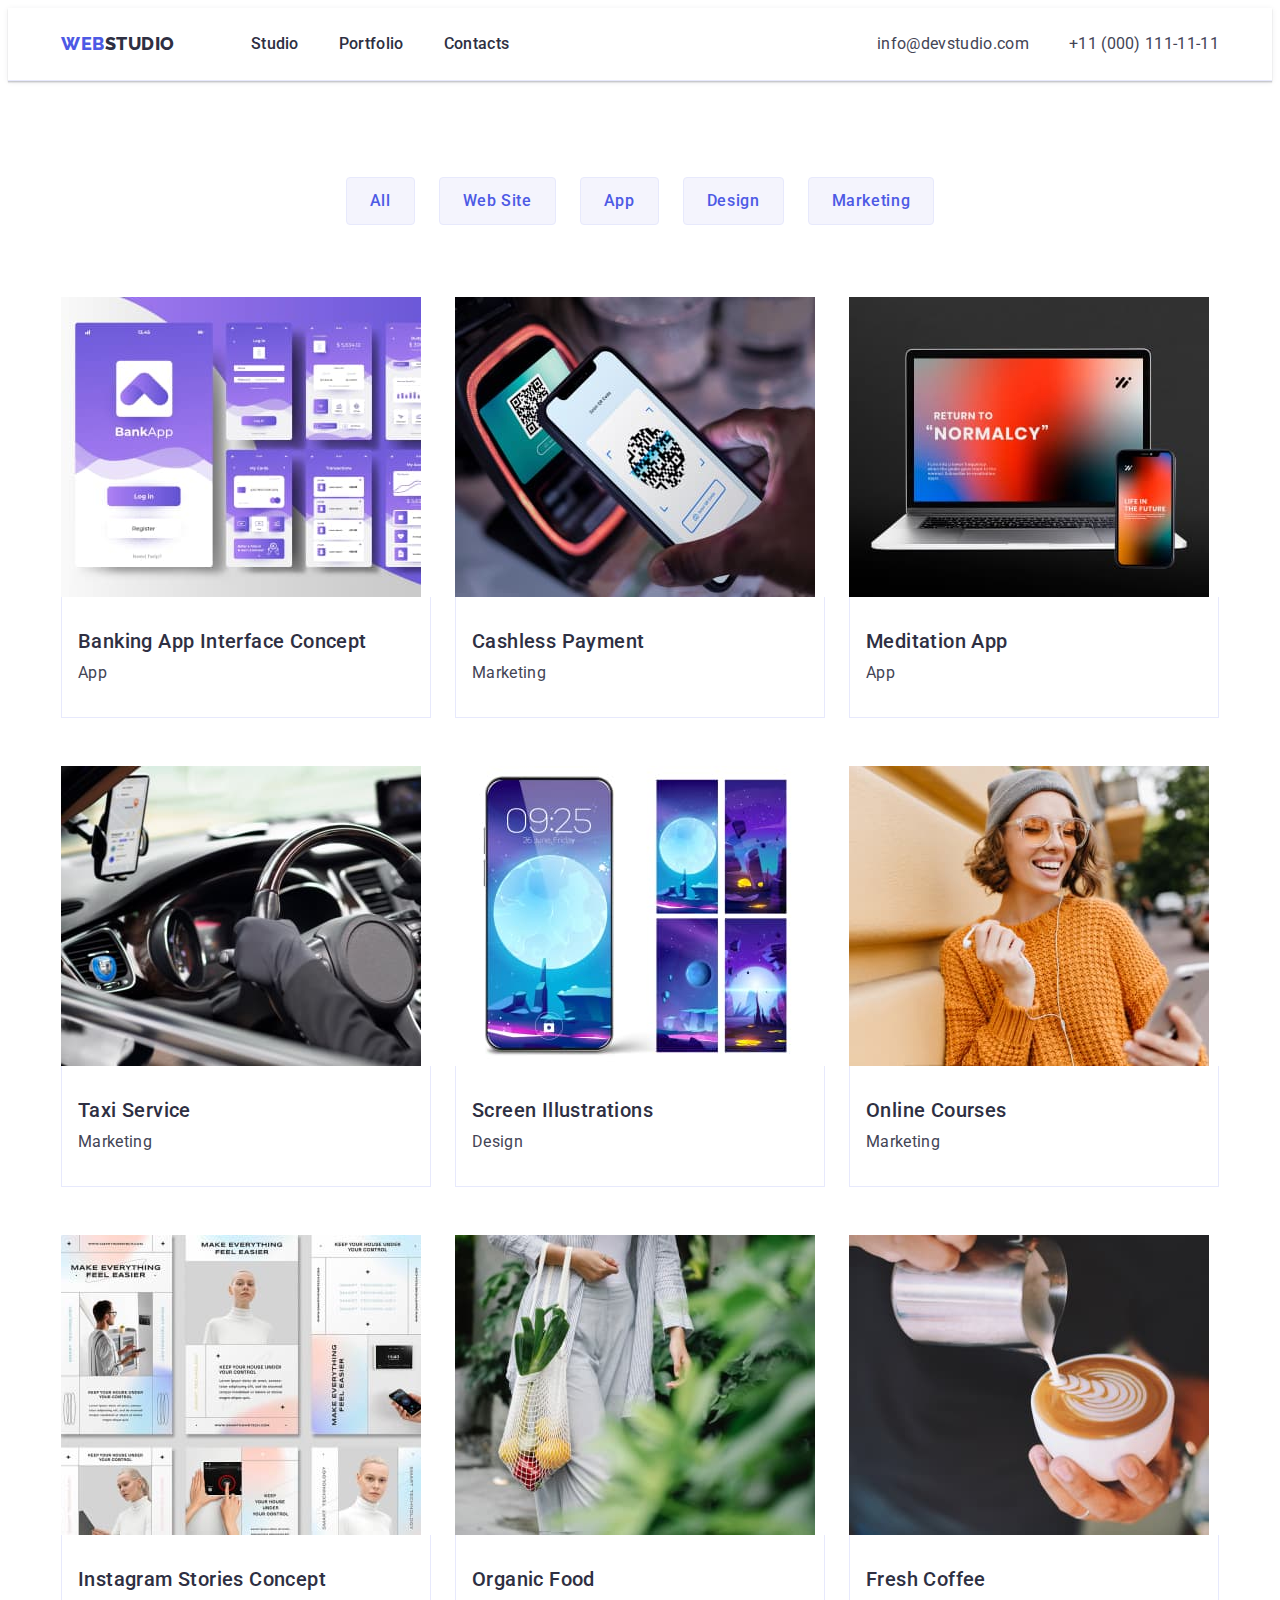
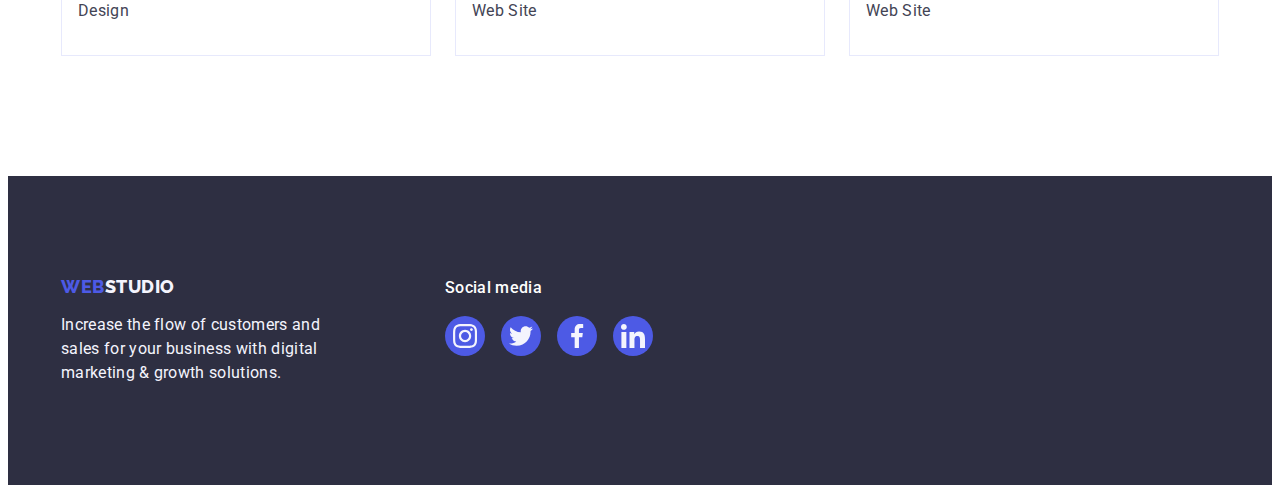
==== portfolio.html @ fb51239f "Initial commit" ====
<!DOCTYPE html>
<html lang="en">
  <head>
    <meta charset="UTF-8" />
    <meta http-equiv="X-UA-Compatible" content="IE=edge" />
    <meta name="viewport" content="width=device-width, initial-scale=1.0" />
    <title>Document</title>
    <link rel="preconnect" href="https://fonts.googleapis.com" />
    <link rel="preconnect" href="https://fonts.gstatic.com" crossorigin />
    <link
      href="https://fonts.googleapis.com/css2?family=Raleway:wght@800&family=Roboto:wght@400;500;700&display=swap"
      rel="stylesheet"
    />
    <link
      rel="stylesheet"
      href="https://cdnjs.cloudflare.com/ajax/libs/modern-normalize/1.1.0/modern-normalize.min.css"
      integrity="sha512-wpPYUAdjBVSE4KJnH1VR1HeZfpl1ub8YT/NKx4PuQ5NmX2tKuGu6U/JRp5y+Y8XG2tV+wKQpNHVUX03MfMFn9Q=="
      crossorigin="anonymous"
      referrerpolicy="no-referrer"
    />
    <link rel="stylesheet" href="./css/style.css" />
  </head>
  <body>
    <!-- Header -->

    <header class="header">
      <div class="header-container container">
        <nav class="header-nav">
          <a class="logo link" href="./index.html">
            Web<span class="span-logo">Studio</span>
          </a>

          <ul class="header-list list">
            <li class="header-item">
              <a class="header-link link" href="./index.html">Studio</a>
            </li>
            <li class="header-item">
              <a class="header-link link" href="./portfolio.html">Portfolio</a>
            </li>
            <li class="header-item">
              <a class="header-link link" href="">Contacts</a>
            </li>
          </ul>
        </nav>

        <address class="contacts" style="font-style: normal">
          <ul class="contacts-list list">
            <li class="contacts-item">
              <a class="contacts-link link" href="mailto:info@devstudio.com"
                >info@devstudio.com</a
              >
            </li>
            <li class="contacts-item">
              <a class="contacts-link link" href="tel:+110001111111"
                >+11 (000) 111-11-11</a
              >
            </li>
          </ul>
        </address>
      </div>
    </header>

    <!-- Site nav -->

    <main>
      <section class="site-nav">
        <div class="container">
          <h1 hidden>Our projects</h1>
          <ul class="btn-nav list">
            <li>
              <button class="list-btn" type="button">All</button>
            </li>
            <li>
              <button class="list-btn" type="button">Web Site</button>
            </li>
            <li>
              <button class="list-btn" type="button">App</button>
            </li>
            <li>
              <button class="list-btn" type="button">Design</button>
            </li>
            <li>
              <button class="list-btn" type="button">Marketing</button>
            </li>
          </ul>

          <!-- Portfolio -->

          <ul class="portfolio-list list">
            <li class="portfolio-item">
              <a class="portfolio-link link" href="">
                <img
                  src="./images/portfolio/banking_app.jpg"
                  alt="Banking interface"
                  width="360"
                />
                <div class="name-app-portfolio">
                  <h2 class="title-portfolio">Banking App Interface Concept</h2>
                  <p class="description">App</p>
                </div>
              </a>
            </li>
            <li class="portfolio-item">
              <a class="portfolio-link link" href="">
                <img
                  src="./images/portfolio/cashless_payment.jpg"
                  alt="Payment by phone"
                  width="360"
                />
                <div class="name-app-portfolio">
                  <h2 class="title-portfolio">Cashless Payment</h2>
                  <p class="description">Marketing</p>
                </div>
              </a>
            </li>
            <li class="portfolio-item">
              <a class="portfolio-link link" href="">
                <img
                  src="./images/portfolio/meditation_app.jpg"
                  alt="Phone and laptop"
                  width="360"
                />
                <div class="name-app-portfolio">
                  <h2 class="title-portfolio">Meditation App</h2>
                  <p class="description">App</p>
                </div>
              </a>
            </li>
            <li class="portfolio-item">
              <a class="portfolio-link link" href="">
                <img
                  src="./images/portfolio/taxi_service.jpg"
                  alt="Car interior"
                  width="360"
                />
                <div class="name-app-portfolio">
                  <h2 class="title-portfolio">Taxi Service</h2>
                  <p class="description">Marketing</p>
                </div>
              </a>
            </li>
            <li class="portfolio-item">
              <a class="portfolio-link link" href="">
                <img
                  src="./images/portfolio/screen_illstrations.jpg"
                  alt="Phone wallpaper"
                  width="360"
                />
                <div class="name-app-portfolio">
                  <h2 class="title-portfolio">Screen Illustrations</h2>
                  <p class="description">Design</p>
                </div>
              </a>
            </li>
            <li class="portfolio-item">
              <a class="portfolio-link link" href="">
                <img
                  src="./images/portfolio/online_courses.jpg"
                  alt="A girl with a phone"
                  width="360"
                />
                <div class="name-app-portfolio">
                  <h2 class="title-portfolio">Online Courses</h2>
                  <p class="description">Marketing</p>
                </div>
              </a>
            </li>
            <li class="portfolio-item">
              <a class="portfolio-link link" href="">
                <img
                  src="./images/portfolio/instagram_stories_concept.jpg"
                  alt="An example of Instagram stories"
                  width="360"
                />
                <div class="name-app-portfolio">
                  <h2 class="title-portfolio">Instagram Stories Concept</h2>
                  <p class="description">Design</p>
                </div>
              </a>
            </li>
            <li class="portfolio-item">
              <a class="portfolio-link link" href="">
                <img
                  src="./images/portfolio/organic_food.jpg"
                  alt="Food in a bag"
                  width="360"
                />
                <div class="name-app-portfolio">
                  <h2 class="title-portfolio">Organic Food</h2>
                  <p class="description">Web Site</p>
                </div>
              </a>
            </li>
            <li class="portfolio-item">
              <a class="portfolio-link link" href="">
                <img
                  src="./images/portfolio/fresh_coffee.jpg"
                  alt="Making coffee"
                  width="360"
                />
                <div class="name-app-portfolio">
                  <h2 class="title-portfolio">Fresh Coffee</h2>
                  <p class="description">Web Site</p>
                </div>
              </a>
            </li>
          </ul>
        </div>
      </section>
    </main>

    <!-- Footer -->

    <footer class="footer">
      <div class="joint-footer-container container">
        <div class="container1">
          <a class="footer-logo link" href="./index.html"
            >Web<span class="footer-logo-span">Studio</span></a
          >
          <p class="footer-subtitle">
            Increase the flow of customers and sales for your business with
            digital marketing & growth solutions.
          </p>
        </div>
        <div class="container2">
          <p class="media">Social media</p>
          <ul class="footer-socials">
            <li class="footer-socials-item">
              <a
                class="footer-socials-link"
                href=""
                target="_blank"
                rel="noopener noreferrer"
              >
                <svg class="footer-socials-icon" width="24" height="24">
                  <use href="./images/icons.svg#instagram"></use>
                </svg>
              </a>
            </li>
            <li class="footer-socials-item">
              <a
                class="footer-socials-link"
                href=""
                target="_blank"
                rel="noopener noreferrer"
              >
                <svg class="footer-socials-icon" width="24" height="24">
                  <use href="./images/icons.svg#twitter"></use>
                </svg>
              </a>
            </li>
            <li class="footer-socials-item">
              <a
                class="footer-socials-link"
                href=""
                target="_blank"
                rel="noopener noreferrer"
              >
                <svg class="footer-socials-icon" width="24" height="24">
                  <use href="./images/icons.svg#facebook"></use>
                </svg>
              </a>
            </li>
            <li class="footer-socials-item">
              <a
                class="footer-socials-link"
                href=""
                target="_blank"
                rel="noopener noreferrer"
              >
                <svg class="footer-socials-icon" width="24" height="24">
                  <use href="./images/icons.svg#linkedin"></use>
                </svg>
              </a>
            </li>
          </ul>
        </div>
      </div>
    </footer>
  </body>
</html>
---- css/style.css ----
/* Header */
/* Color logo "WEB" - #4D5AE5 */
/* Color logo "STUDIO" - #2E2F42 */
/* Color nav - #2E2F42 */
/* Color address info - #2E2F42 */

/* Hero image */
/* Color h1 - #FFFFFF */
/* Color butt - #F4F4FD */
/* Background color - #2E2F42 */

/* Section1 */
/* Color h2 section 1 - #2E2F42 */
/* Color p section 1 - #434455 */

/* Section2 */
/* Color h2 section 2 - #2E2F42 */

/* Section3 */
/* Color h2 section 3 - #2E2F42 */
/* Color name cection 3 - #2E2F42 */
/* Color p section 3 - #434455 */
/* Background color - #F4F4FD */

/* Footer */
/* Color text footer - #F4F4FD */
/* Background color - #2E2F42 */

:root {
    --accent-color: #2E2F42;
    --primary-font: 'Roboto', sans-serif;
    --secondary-font: 'Raleway', sans-serif;
}

.body {
    font-family: 'Roboto', sans-serif;
    color: #434455;
    background-color: #ffffff;
}

.list {
    list-style: none;
    padding: 0;
    margin: 0;
}

.link {
    text-decoration: none;
}

/* Reset */

h1,
h2,
h3,
h4,
h5,
h6,
p {
    margin: 0;
}

ul,
ol {
    padding: 0;
    list-style: none;
}

img {
    display: block;
}

/**
  |============================
  | Header
  |============================
*/
/* header */
.header {
    border-bottom: 1px solid #e7e9fc;
    box-shadow: 0px 2px 1px rgba(46, 47, 66, 0.08), 0px 1px 1px rgba(46, 47, 66, 0.16), 0px 1px 6px rgba(46, 47, 66, 0.08);
}

/* div */
.header-container {
    display: flex;
    align-items: center;
}

.container {
    margin-right: auto;
    margin-left: auto;
    max-width: 1158px;
    padding-left: 15px;
    padding-right: 15px;
}

/* nav */
.header-nav {
    display: flex;
    align-items: center;
}

/* a */
.logo {
    margin-right: 76px;
    font-family: var(--secondary-font);
    font-style: normal;
    font-weight: 800;
    font-size: 18px;
    line-height: 1.17;
    display: flex;
    align-items: center;
    letter-spacing: 0.03em;
    text-transform: uppercase;
    color: #4D5AE5;
    text-decoration: none;
}

.span-logo {
    display: inline-block;
    color: #2E2F42;
}

/* ul */
.header-list {
    display: flex;
}

/* li */
.header-item:not(:last-child) {
    margin-right: 40px;
}

/* a */
.header-link {
    padding-top: 24px;
    padding-bottom: 24px;
    display: inline-block;
    font-family: var(--primary-font);
    font-style: normal;
    font-weight: 500;
    font-size: 16px;
    line-height: 1.5;
    letter-spacing: 0.02em;
    color: #2E2F42;
}

.header-link:hover,
.header-link:focus {
    color: #404BBF;
}

/* address */
.contacts {
    margin-left: auto;
}

/* ul */
.contacts-list {
    display: flex;
    gap: 40px;
}



/* a */
.contacts-link {
    font-family: var(--primary-font);
    font-style: normal;
    font-weight: 400;
    font-size: 16px;
    line-height: 1.5;
    letter-spacing: 0.02em;
    color: #434455;
}

.contacts-link:hover,
.contacts-link:focus {
    color: #404BBF;
}

/**
  |============================
  | Hero Title
  |============================
*/
/* section */
.hero {
    max-width: 1440px;
    margin: 0 auto;
    padding-top: 188px;
    padding-bottom: 188px;

    text-align: center;
    background-color: var(--accent-color);

    background-image:
        linear-gradient(rgba(46, 47, 66, 0.7),
            rgba(46, 47, 66, 0.7)),
        url(../images/hero/people_office.jpg);
    background-repeat: no-repeat;
    background-position: center;
    background-size: cover;
}

/* h1 */
.hero-title {
    max-width: 496px;
    margin-left: auto;
    margin-right: auto;
    margin-bottom: 48px;
    font-family: var(--primary-font);
    font-style: normal;
    font-weight: 700;
    font-size: 56px;
    line-height: 1.07;
    letter-spacing: 0.02em;
    color: #FFFFFF;
}

/* button */
.modal-btn {
    margin: auto;
    box-shadow: 0px 4px 4px rgba(0, 0, 0, 0.15);
    text-align: center;
    display: block;
    min-width: 169px;
    border-radius: 4px;
    padding: 16px 32px;
    border: none;

    font-family: var(--primary-font);
    font-style: normal;
    font-weight: 500;
    font-size: 16px;
    line-height: 1.5;
    align-items: center;
    letter-spacing: 0.04em;
    color: #FFFFFF;
    background-color: #4D5AE5;
    cursor: pointer;
}

.modal-btn:hover,
.modal-btn:focus {
    background-color: #404BBF;
    color: #FFFFFF;
}

/**
  |============================
  | About us
  |============================
*/
/* section */
.about {
    padding-top: 120px;
    padding-bottom: 120px;
}

/* ul */
.about-list {
    display: flex;
    justify-content: space-between;
    gap: 24px;
}

/* div */
.svg {
    display: flex;
    align-items: center;
    justify-content: center;
    height: 112px;
    background-color: #F4F4FD;
    border-radius: 4px;
    margin-bottom: 8px;
}

/* h3 */
.about-name {
    margin-bottom: 8px;
    font-family: var(--primary-font);
    font-style: normal;
    font-weight: 500;
    font-size: 20px;
    line-height: 24px;
    letter-spacing: 0.02em;
    color: var(--accent-color);
}

/* p */
.info {
    width: 264px;
    font-family: var(--primary-font);
    font-style: normal;
    font-weight: 400;
    font-size: 16px;
    line-height: 24px;
    letter-spacing: 0.02em;
    color: #434455;
}

/**
  |============================
  | Projects
  |============================
*/
/* section */
.projects {
    padding-bottom: 120px;
}

/* h2 */
.projects-team {
    margin-bottom: 72px;
    font-family: var(--primary-font);
    font-style: normal;
    font-weight: 700;
    font-size: 36px;
    line-height: 1.11;
    text-align: center;
    letter-spacing: 0.02em;
    text-transform: capitalize;
    color: var(--accent-color);
}

/* ul */
.projects-list__team {
    gap: 24px;
    display: flex;
}

/**
  |============================
  | Team
  |============================
*/
/* section */
.team {
    padding-bottom: 120px;
    padding-top: 120px;
    background-color: #F4F4FD;
}

/* h2 */
.team-title {
    margin-bottom: 72px;
    font-family: var(--primary-font);
    font-style: normal;
    font-weight: 700;
    font-size: 36px;
    line-height: 1.11;
    text-align: center;
    letter-spacing: 0.02em;
    text-transform: capitalize;
    color: var(--accent-color);
}

/* ul */
.team-list {
    gap: 24px;
    padding-top: 72px;
    display: flex;
    justify-content: space-between;
}

/* li */
.team-item {
    box-shadow: 0px 1px 6px rgba(46, 47, 66, 0.08), 0px 1px 1px rgba(46, 47, 66, 0.16), 0px 2px 1px rgba(46, 47, 66, 0.08);
    border-radius: 0px 0px 4px 4px;
    background-color: #FFFFFF;
    width: 264px;
}

/* div */
.worker-wrapper {
    padding: 32px 0;
    border-radius: 0px 0px 4px 4px;
}

/* h3 */
.name-worker {
    margin-bottom: 8px;
    font-family: var(--primary-font);
    font-style: normal;
    font-weight: 500;
    font-size: 20px;
    line-height: 24px;
    text-align: center;
    letter-spacing: 0.02em;
    color: var(--accent-color);
}

/* p */
.info-name-worker {
    font-family: var(--primary-font);
    font-style: normal;
    font-weight: 400;
    font-size: 16px;
    line-height: 24px;
    text-align: center;
    letter-spacing: 0.02em;
    color: #434455;
}

/* ul */
.socials {
    margin-top: 8px;
    display: flex;
    gap: 24px;
    justify-content: center;
}

/* a */
.socials-link {
    display: flex;
    align-items: center;
    justify-content: center;
    width: 40px;
    height: 40px;
    background-color: #4D5AE5;
    border-radius: 50%;
    color: #F4F4FD;
}

.socials-link:hover,
.socials-link:focus {
    background-color: #404BBF;
    color: #F4F4FD;
}

/* svg */
.socials-icon {
    fill: currentColor;
}

/**
  |============================
  | Customer
  |============================
*/
/* section */
.customers {
    padding-top: 120px;
    padding-bottom: 120px;

}

/* h2 */
.customers-title {
    margin-bottom: 72px;

    font-family: var(--primary-font);
    font-style: normal;
    font-weight: 700;
    font-size: 36px;
    line-height: 1.1;

    text-align: center;
    letter-spacing: 0.02em;
    text-transform: capitalize;

    color: #2E2F42;
}

/* ul */
.customers-list {
    display: flex;
    gap: 24px
}

/* a */
.customers-link {
    display: flex;
    justify-content: center;
    width: 168px;
    height: 88px;
    align-items: center;
    border: 1px solid #8E8F99;
    border-radius: 4px;
    color: #8e8f99;
}

.customers-link:hover,
.customers-link:focus {
    border-color: #404BBF;
    color: #404BBF;
}

/* svg */
.customers-icon {
    fill: currentColor;
}

/**
  |============================
  | Footer
  |============================
*/
/* footer */
.footer {
    padding-top: 100px;
    padding-bottom: 100px;
    font-family: var(--primary-font);
    font-style: normal;
    font-weight: 400;
    font-size: 16px;
    line-height: 24px;
    letter-spacing: 0.02em;
    color: #F4F4FD;
    background-color: var(--accent-color);
}

/* div */
.joint-footer-container {
    display: flex;
    gap: 120px;
    align-items: baseline;
}

.media {
    margin-bottom: 16px;
    font-weight: 500;
    color: #ffffff;
}

.footer-socials {
    display: flex;
    gap: 16px;
}

/* a */
.footer-socials-link {
    display: flex;
    align-items: center;
    justify-content: center;
    width: 40px;
    height: 40px;
    background-color: #4D5AE5;
    border-radius: 50%;
    color: #F4F4FD;
}

.footer-socials-link:hover,
.footer-socials-link:focus {
    background-color: #31D0AA;
    color: #F4F4FD;
}

/* svg */
.footer-socials-icon {
    fill: currentColor;
}

/* a */
.footer-logo {
    margin-bottom: 16px;
    font-family: var(--secondary-font);
    font-style: normal;
    font-weight: 800;
    font-size: 18px;
    line-height: 1.17;
    display: inline-block;
    align-items: center;
    letter-spacing: 0.03em;
    text-transform: uppercase;
    color: #4D5AE5;
    text-decoration: none;
}

/* span */
.footer-logo-span {
    color: #F4F4FD;
}

/* p */
.footer-subtitle {
    max-width: 264px;
}

/**
  |============================
  | Portfolio
  |============================
*/
/**
  |============================
  | Site nav
  |============================
*/
/* section */
.site-nav {
    margin: auto;
    padding-top: 96px;
    padding-bottom: 120px;
}

/* ul */
.btn-nav {
    margin-bottom: 72px;
    display: flex;
    justify-content: center;
    gap: 24px;
}

/* button */
.list-btn {
    padding-top: 11px;
    padding-bottom: 11px;
    padding-left: 23px;
    padding-right: 23px;

    border: 1px solid #E7E9FC;
    border-radius: 4px;
    font-family: var(--primary-font);
    font-style: normal;
    font-weight: 500;
    font-size: 16px;
    line-height: 24px;
    display: flex;
    align-items: center;
    text-align: center;
    letter-spacing: 0.04em;
    background-color: #F4F4FD;
    color: #4D5AE5;
    cursor: pointer;
}


.list-btn:hover,
.list-btn:focus {
    background-color: #404BBF;
    color: #FFFFFF;
    border: 1px solid transparent;

    box-shadow: 0px 3px 1px rgba(0, 0, 0, 0.1), 0px 2px 1px rgba(0, 0, 0, 0.08), 0px 2px 2px rgba(0, 0, 0, 0.12);
}


/**
  |============================
  | Portfolio
  |============================
*/
/* ul */
.portfolio-list {
    display: flex;
    flex-wrap: wrap;
    gap: 48px 24px;
    justify-content: center;
}

/* li */
.portfolio-item {
    width: calc((100% - 48px) / 3);
}

/* a */
.portfolio-link {
    display: block;
}

.portfolio-link:hover,
.portfolio-link:focus {
    box-shadow: 0px 1px 6px rgba(46, 47, 66, 0.08), 0px 1px 1px rgba(46, 47, 66, 0.16), 0px 2px 1px rgba(46, 47, 66, 0.08);
}

/* div */
.name-app-portfolio {
    padding: 32px 16px;
    border: 1px solid #e7e9fc;
    border-top: none;
}

/* h2 */
.title-portfolio {
    margin-bottom: 8px;
    font-family: var(--primary-font);
    font-style: normal;
    font-weight: 500;
    font-size: 20px;
    line-height: 1.2;
    letter-spacing: 0.02em;
    color: var(--accent-color);
}

/* p */
.description {
    font-family: var(--primary-font);
    font-style: normal;
    font-weight: 400;
    font-size: 16px;
    line-height: 1.5;
    letter-spacing: 0.02em;
    color: #434455;
}

/* THE END */
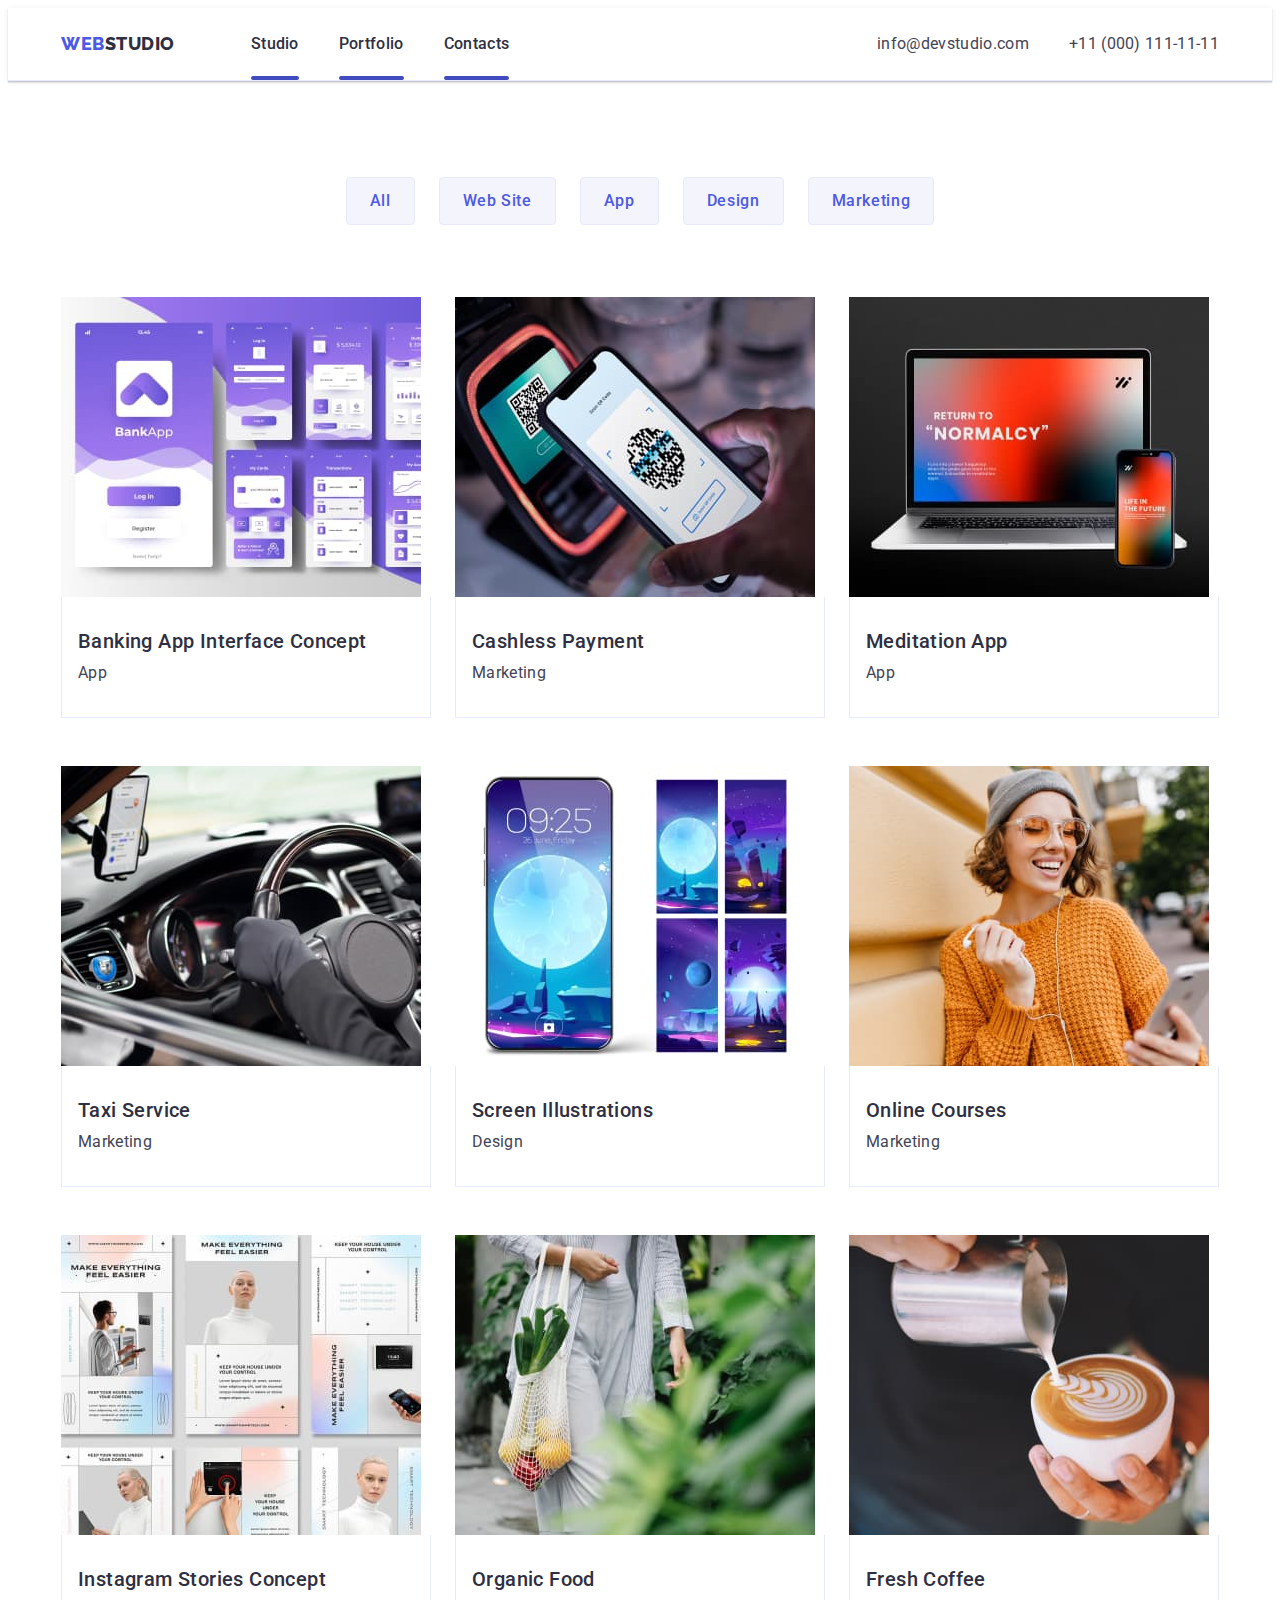
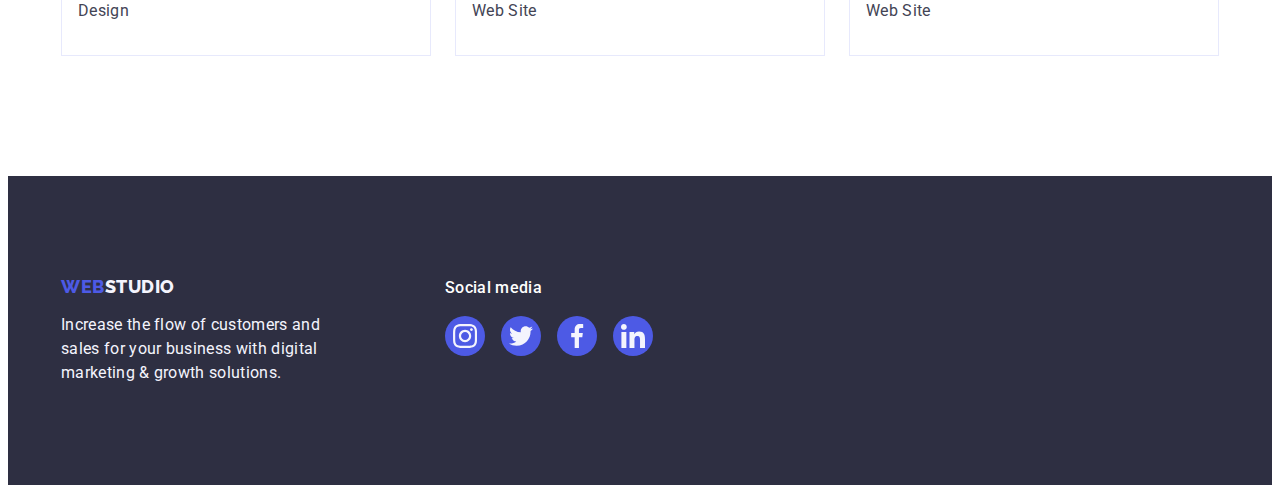
==== commit 25bb50b7: "add .over & .wrapper" ====
--- a/portfolio.html
+++ b/portfolio.html
@@ -32,13 +32,15 @@
 
           <ul class="header-list list">
             <li class="header-item">
-              <a class="header-link link" href="./index.html">Studio</a>
+              <a class="header-link current link" href="./index.html">Studio</a>
             </li>
             <li class="header-item">
-              <a class="header-link link" href="./portfolio.html">Portfolio</a>
+              <a class="header-link current link" href="./portfolio.html"
+                >Portfolio</a
+              >
             </li>
             <li class="header-item">
-              <a class="header-link link" href="">Contacts</a>
+              <a class="header-link current link" href="">Contacts</a>
             </li>
           </ul>
         </nav>
@@ -89,11 +91,19 @@
           <ul class="portfolio-list list">
             <li class="portfolio-item">
               <a class="portfolio-link link" href="">
-                <img
-                  src="./images/portfolio/banking_app.jpg"
-                  alt="Banking interface"
-                  width="360"
-                />
+                <div class="wrapper">
+                  <img
+                    src="./images/portfolio/banking_app.jpg"
+                    alt="Banking interface"
+                    width="360"
+                  />
+                  <div class="over">
+                    <p>
+                      Lorem ipsum dolor sit amet consectetur adipisicing elit.
+                      Quod, eum.
+                    </p>
+                  </div>
+                </div>
                 <div class="name-app-portfolio">
                   <h2 class="title-portfolio">Banking App Interface Concept</h2>
                   <p class="description">App</p>
@@ -102,11 +112,20 @@
             </li>
             <li class="portfolio-item">
               <a class="portfolio-link link" href="">
-                <img
-                  src="./images/portfolio/cashless_payment.jpg"
-                  alt="Payment by phone"
-                  width="360"
-                />
+                <div class="wrapper">
+                  <img
+                    src="./images/portfolio/cashless_payment.jpg"
+                    alt="Payment by phone"
+                    width="360"
+                  />
+                  <div class="over">
+                    <p>
+                      14 Stylish and User-Friendly App Design Concepts · Task
+                      Manager App · Calorie Tracker App · Exotic Fruit Ecommerce
+                      App · Cloud Storage App
+                    </p>
+                  </div>
+                </div>
                 <div class="name-app-portfolio">
                   <h2 class="title-portfolio">Cashless Payment</h2>
                   <p class="description">Marketing</p>
--- a/css/style.css
+++ b/css/style.css
@@ -151,6 +151,22 @@
     color: #404BBF;
 }
 
+.current {
+    position: relative;
+}
+
+.current::after {
+    content: "";
+    display: block;
+    position: absolute;
+    width: 100%;
+    height: 4px;
+    left: 0px;
+    bottom: 0;
+    background: #404BBF;
+    border-radius: 2px;
+}
+
 /* address */
 .contacts {
     margin-left: auto;
@@ -519,12 +535,14 @@
     align-items: baseline;
 }
 
+/* p */
 .media {
     margin-bottom: 16px;
     font-weight: 500;
     color: #ffffff;
 }
 
+/* ul */
 .footer-socials {
     display: flex;
     gap: 16px;
@@ -667,6 +685,32 @@
 }
 
 /* div */
+.wrapper {
+    position: relative;
+    overflow: hidden;
+}
+
+/* over */
+.over {
+    position: absolute;
+    width: 100%;
+    height: 100%;
+    top: 0;
+    left: 0;
+    color: #F4F4FD;
+    text-align: center;
+    padding: 20px;
+    transform: translateY(100%);
+    transition: transform 250ms cubic-bezier(0.4, 0, 0.2, 1), background-color 250ms cubic-bezier(0.4, 0, 0.2, 1);
+}
+
+.portfolio-link:hover .over,
+.portfolio-link:focus .over {
+    transform: translateY(0);
+    background-color: #4D5AE5;
+}
+
+/* div */
 .name-app-portfolio {
     padding: 32px 16px;
     border: 1px solid #e7e9fc;
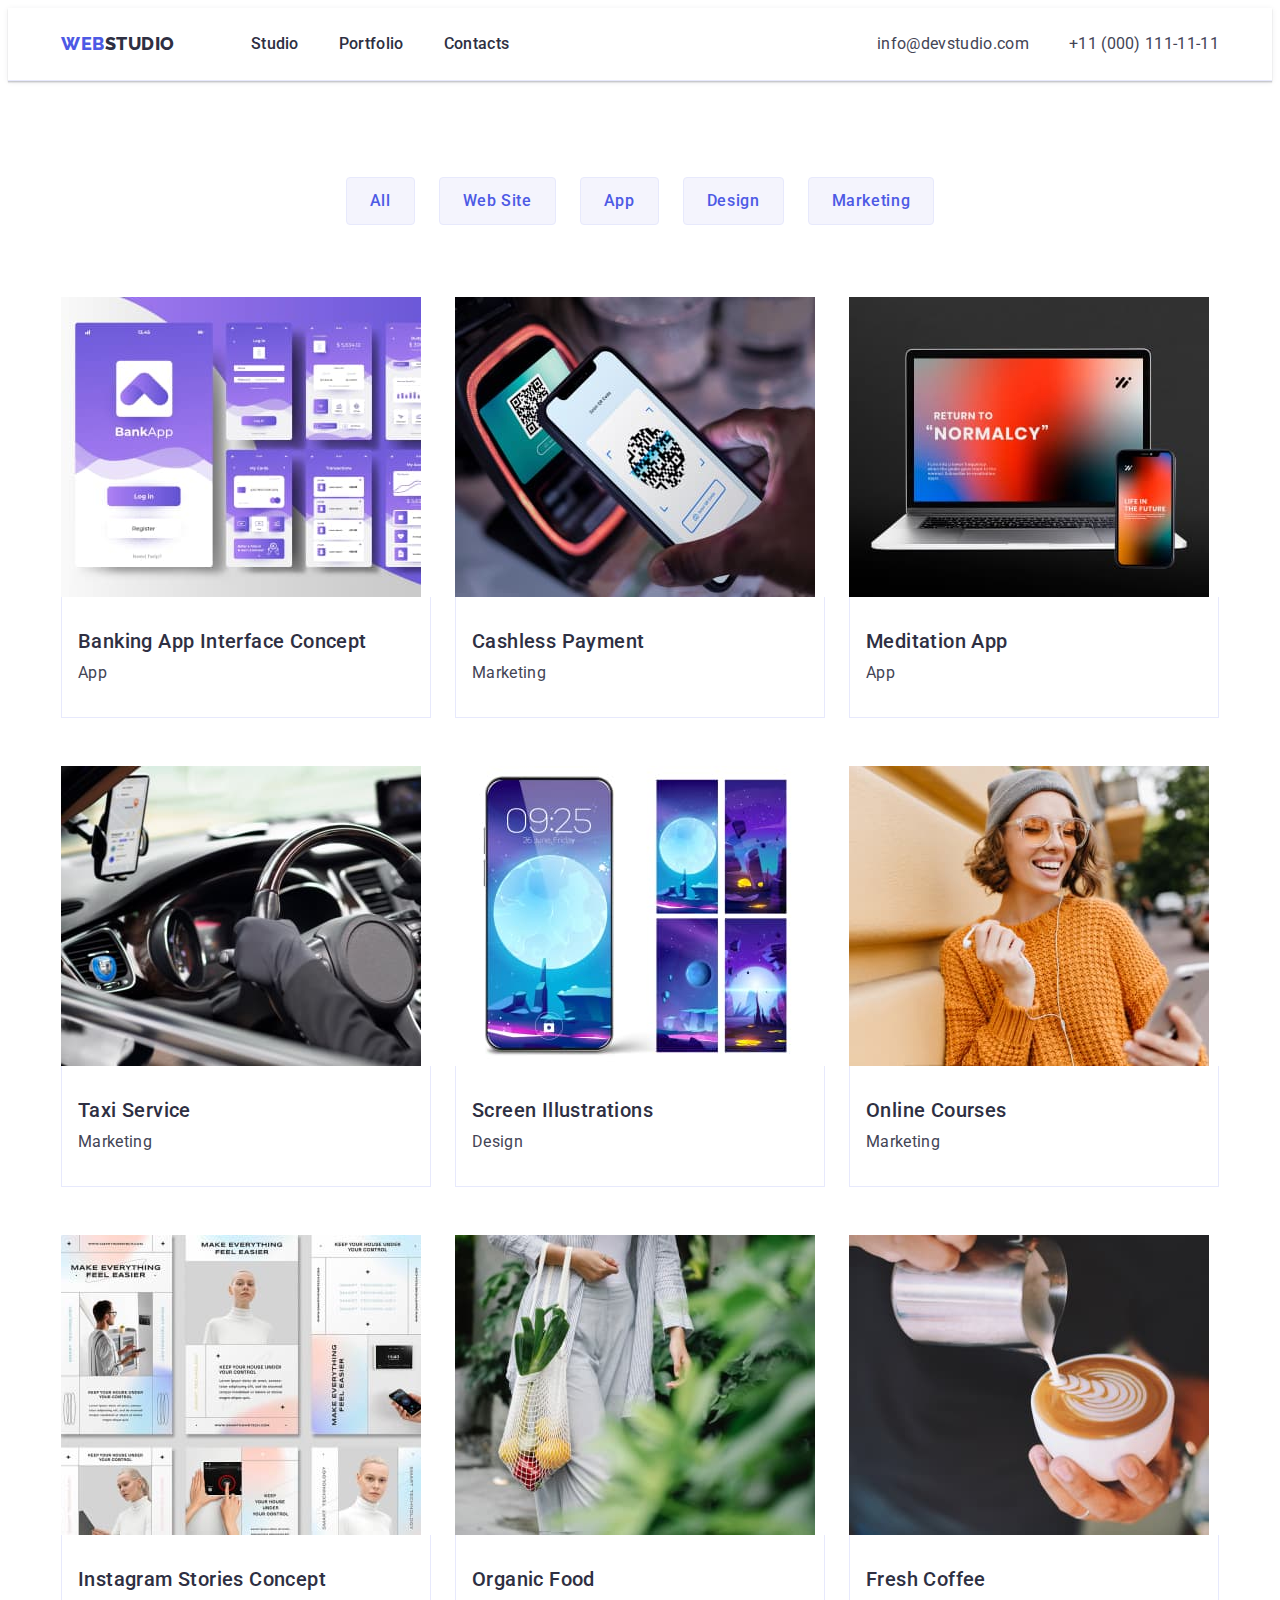
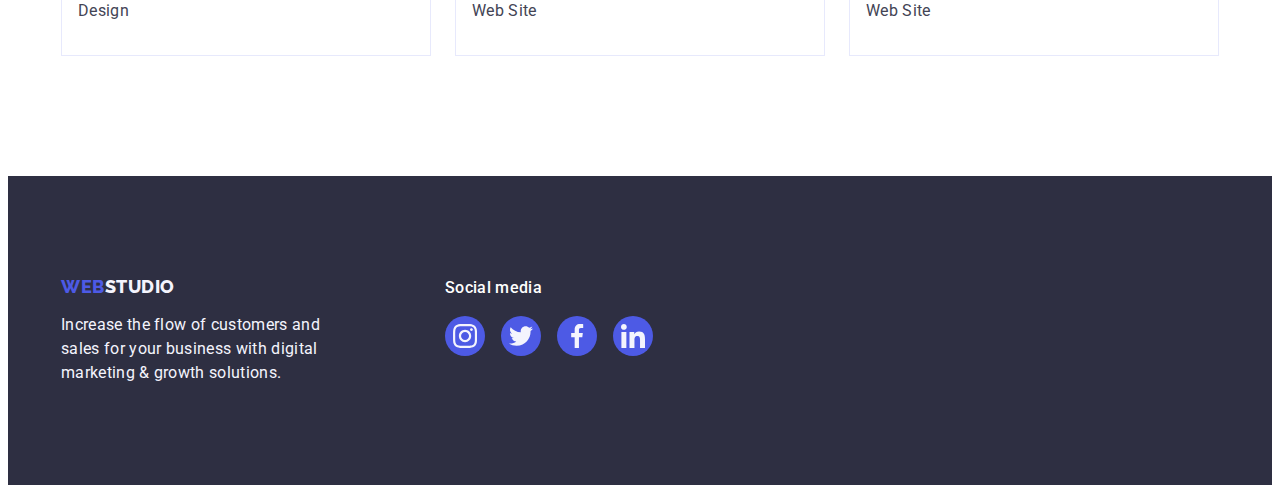
==== commit 612ff650: "add .header-link:hover&focus::after" ====
--- a/portfolio.html
+++ b/portfolio.html
@@ -26,21 +26,19 @@
     <header class="header">
       <div class="header-container container">
         <nav class="header-nav">
-          <a class="logo link" href="./index.html">
+          <a class="logo" href="./index.html">
             Web<span class="span-logo">Studio</span>
           </a>
 
           <ul class="header-list list">
             <li class="header-item">
-              <a class="header-link current link" href="./index.html">Studio</a>
+              <a class="header-link" href="./index.html">Studio</a>
             </li>
             <li class="header-item">
-              <a class="header-link current link" href="./portfolio.html"
-                >Portfolio</a
-              >
+              <a class="header-link" href="./portfolio.html">Portfolio</a>
             </li>
             <li class="header-item">
-              <a class="header-link current link" href="">Contacts</a>
+              <a class="header-link" href="">Contacts</a>
             </li>
           </ul>
         </nav>
@@ -99,8 +97,9 @@
                   />
                   <div class="over">
                     <p>
-                      Lorem ipsum dolor sit amet consectetur adipisicing elit.
-                      Quod, eum.
+                      14 Stylish and User-Friendly App Design Concepts · Task
+                      Manager App · Calorie Tracker App · Exotic Fruit Ecommerce
+                      App · Cloud Storage App
                     </p>
                   </div>
                 </div>
@@ -134,11 +133,20 @@
             </li>
             <li class="portfolio-item">
               <a class="portfolio-link link" href="">
-                <img
-                  src="./images/portfolio/meditation_app.jpg"
-                  alt="Phone and laptop"
-                  width="360"
-                />
+                <div class="wrapper">
+                  <img
+                    src="./images/portfolio/meditation_app.jpg"
+                    alt="Phone and laptop"
+                    width="360"
+                  />
+                  <div class="over">
+                    <p>
+                      14 Stylish and User-Friendly App Design Concepts · Task
+                      Manager App · Calorie Tracker App · Exotic Fruit Ecommerce
+                      App · Cloud Storage App
+                    </p>
+                  </div>
+                </div>
                 <div class="name-app-portfolio">
                   <h2 class="title-portfolio">Meditation App</h2>
                   <p class="description">App</p>
@@ -147,11 +155,20 @@
             </li>
             <li class="portfolio-item">
               <a class="portfolio-link link" href="">
-                <img
-                  src="./images/portfolio/taxi_service.jpg"
-                  alt="Car interior"
-                  width="360"
-                />
+                <div class="wrapper">
+                  <img
+                    src="./images/portfolio/taxi_service.jpg"
+                    alt="Car interior"
+                    width="360"
+                  />
+                  <div class="over">
+                    <p>
+                      14 Stylish and User-Friendly App Design Concepts · Task
+                      Manager App · Calorie Tracker App · Exotic Fruit Ecommerce
+                      App · Cloud Storage App
+                    </p>
+                  </div>
+                </div>
                 <div class="name-app-portfolio">
                   <h2 class="title-portfolio">Taxi Service</h2>
                   <p class="description">Marketing</p>
@@ -160,11 +177,20 @@
             </li>
             <li class="portfolio-item">
               <a class="portfolio-link link" href="">
-                <img
-                  src="./images/portfolio/screen_illstrations.jpg"
-                  alt="Phone wallpaper"
-                  width="360"
-                />
+                <div class="wrapper">
+                  <img
+                    src="./images/portfolio/screen_illstrations.jpg"
+                    alt="Phone wallpaper"
+                    width="360"
+                  />
+                  <div class="over">
+                    <p>
+                      14 Stylish and User-Friendly App Design Concepts · Task
+                      Manager App · Calorie Tracker App · Exotic Fruit Ecommerce
+                      App · Cloud Storage App
+                    </p>
+                  </div>
+                </div>
                 <div class="name-app-portfolio">
                   <h2 class="title-portfolio">Screen Illustrations</h2>
                   <p class="description">Design</p>
@@ -173,11 +199,20 @@
             </li>
             <li class="portfolio-item">
               <a class="portfolio-link link" href="">
-                <img
-                  src="./images/portfolio/online_courses.jpg"
-                  alt="A girl with a phone"
-                  width="360"
-                />
+                <div class="wrapper">
+                  <img
+                    src="./images/portfolio/online_courses.jpg"
+                    alt="A girl with a phone"
+                    width="360"
+                  />
+                  <div class="over">
+                    <p>
+                      14 Stylish and User-Friendly App Design Concepts · Task
+                      Manager App · Calorie Tracker App · Exotic Fruit Ecommerce
+                      App · Cloud Storage App
+                    </p>
+                  </div>
+                </div>
                 <div class="name-app-portfolio">
                   <h2 class="title-portfolio">Online Courses</h2>
                   <p class="description">Marketing</p>
@@ -186,11 +221,20 @@
             </li>
             <li class="portfolio-item">
               <a class="portfolio-link link" href="">
-                <img
-                  src="./images/portfolio/instagram_stories_concept.jpg"
-                  alt="An example of Instagram stories"
-                  width="360"
-                />
+                <div class="wrapper">
+                  <img
+                    src="./images/portfolio/instagram_stories_concept.jpg"
+                    alt="An example of Instagram stories"
+                    width="360"
+                  />
+                  <div class="over">
+                    <p>
+                      14 Stylish and User-Friendly App Design Concepts · Task
+                      Manager App · Calorie Tracker App · Exotic Fruit Ecommerce
+                      App · Cloud Storage App
+                    </p>
+                  </div>
+                </div>
                 <div class="name-app-portfolio">
                   <h2 class="title-portfolio">Instagram Stories Concept</h2>
                   <p class="description">Design</p>
@@ -199,11 +243,20 @@
             </li>
             <li class="portfolio-item">
               <a class="portfolio-link link" href="">
-                <img
-                  src="./images/portfolio/organic_food.jpg"
-                  alt="Food in a bag"
-                  width="360"
-                />
+                <div class="wrapper">
+                  <img
+                    src="./images/portfolio/organic_food.jpg"
+                    alt="Food in a bag"
+                    width="360"
+                  />
+                  <div class="over">
+                    <p>
+                      14 Stylish and User-Friendly App Design Concepts · Task
+                      Manager App · Calorie Tracker App · Exotic Fruit Ecommerce
+                      App · Cloud Storage App
+                    </p>
+                  </div>
+                </div>
                 <div class="name-app-portfolio">
                   <h2 class="title-portfolio">Organic Food</h2>
                   <p class="description">Web Site</p>
@@ -212,11 +265,20 @@
             </li>
             <li class="portfolio-item">
               <a class="portfolio-link link" href="">
-                <img
-                  src="./images/portfolio/fresh_coffee.jpg"
-                  alt="Making coffee"
-                  width="360"
-                />
+                <div class="wrapper">
+                  <img
+                    src="./images/portfolio/fresh_coffee.jpg"
+                    alt="Making coffee"
+                    width="360"
+                  />
+                  <div class="over">
+                    <p>
+                      14 Stylish and User-Friendly App Design Concepts · Task
+                      Manager App · Calorie Tracker App · Exotic Fruit Ecommerce
+                      App · Cloud Storage App
+                    </p>
+                  </div>
+                </div>
                 <div class="name-app-portfolio">
                   <h2 class="title-portfolio">Fresh Coffee</h2>
                   <p class="description">Web Site</p>
--- a/css/style.css
+++ b/css/style.css
@@ -33,19 +33,9 @@
 }
 
 .body {
-    font-family: 'Roboto', sans-serif;
+    font-family: var(--primary-font);
     color: #434455;
     background-color: #ffffff;
-}
-
-.list {
-    list-style: none;
-    padding: 0;
-    margin: 0;
-}
-
-.link {
-    text-decoration: none;
 }
 
 /* Reset */
@@ -62,12 +52,17 @@
 
 ul,
 ol {
+    margin: 0;
     padding: 0;
     list-style: none;
 }
 
 img {
     display: block;
+}
+
+a {
+    text-decoration: none;
 }
 
 /**
@@ -128,15 +123,17 @@
 }
 
 /* li */
+
 .header-item:not(:last-child) {
     margin-right: 40px;
 }
 
 /* a */
 .header-link {
+    position: relative;
     padding-top: 24px;
     padding-bottom: 24px;
-    display: inline-block;
+    display: block;
     font-family: var(--primary-font);
     font-style: normal;
     font-weight: 500;
@@ -151,19 +148,16 @@
     color: #404BBF;
 }
 
-.current {
-    position: relative;
-}
-
-.current::after {
+.header-link:hover::after,
+.header-link:focus::after {
     content: "";
+    position: absolute;
+    left: 0;
+    bottom: 0;
     display: block;
-    position: absolute;
     width: 100%;
     height: 4px;
-    left: 0px;
-    bottom: 0;
-    background: #404BBF;
+    background-color: #404BBF;
     border-radius: 2px;
 }
 
@@ -177,8 +171,6 @@
     display: flex;
     gap: 40px;
 }
-
-
 
 /* a */
 .contacts-link {
@@ -692,6 +684,13 @@
 
 /* over */
 .over {
+    font-family: var(--primary-font);
+    font-style: normal;
+    font-weight: 400;
+    font-size: 16px;
+    line-height: 24px;
+    letter-spacing: 0.02em;
+
     position: absolute;
     width: 100%;
     height: 100%;
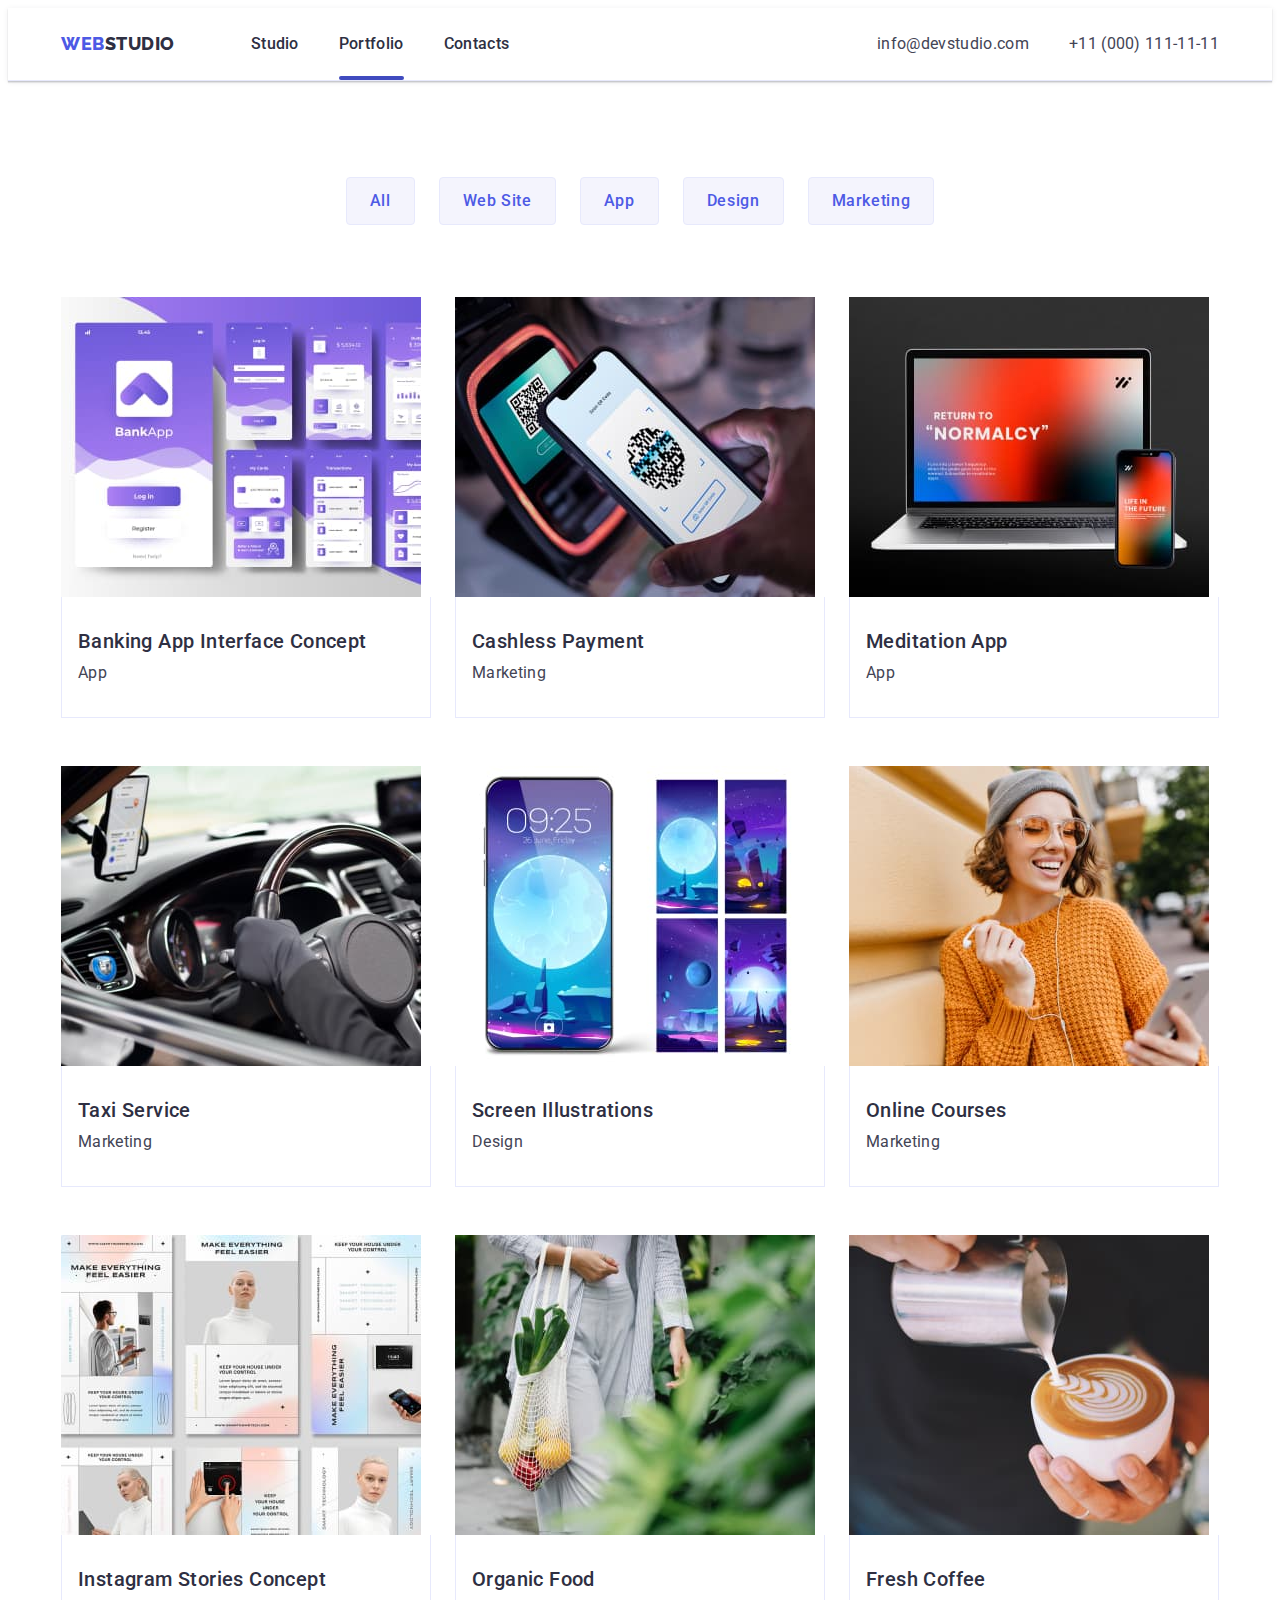
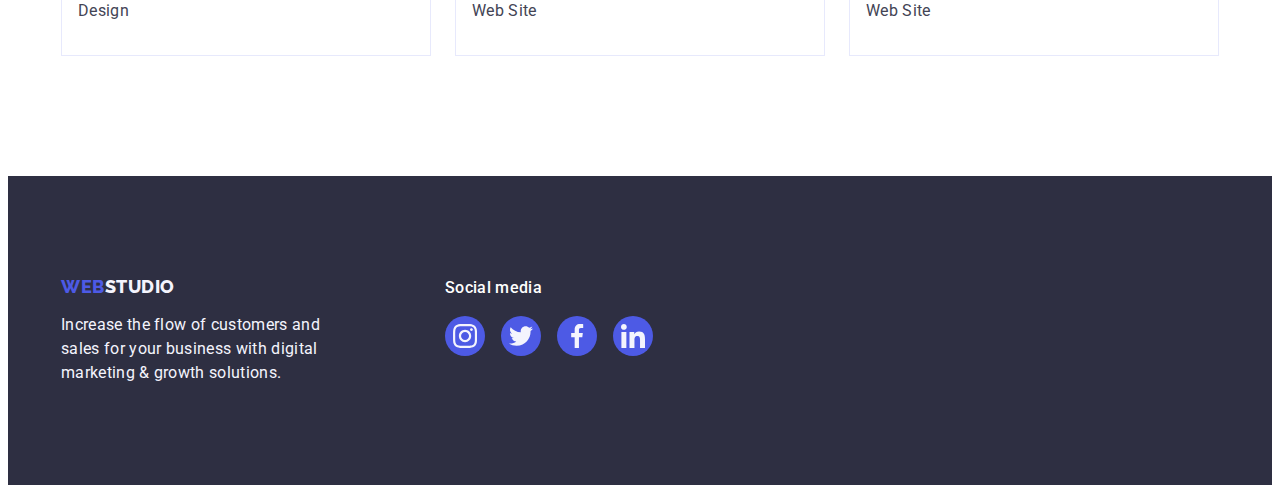
==== commit 79f10eda: "fix current" ====
--- a/portfolio.html
+++ b/portfolio.html
@@ -35,7 +35,9 @@
               <a class="header-link" href="./index.html">Studio</a>
             </li>
             <li class="header-item">
-              <a class="header-link" href="./portfolio.html">Portfolio</a>
+              <a class="header-link current" href="./portfolio.html"
+                >Portfolio</a
+              >
             </li>
             <li class="header-item">
               <a class="header-link" href="">Contacts</a>
--- a/css/style.css
+++ b/css/style.css
@@ -74,6 +74,7 @@
 .header {
     border-bottom: 1px solid #e7e9fc;
     box-shadow: 0px 2px 1px rgba(46, 47, 66, 0.08), 0px 1px 1px rgba(46, 47, 66, 0.16), 0px 1px 6px rgba(46, 47, 66, 0.08);
+    z-index: 100;
 }
 
 /* div */
@@ -130,7 +131,6 @@
 
 /* a */
 .header-link {
-    position: relative;
     padding-top: 24px;
     padding-bottom: 24px;
     display: block;
@@ -141,6 +141,9 @@
     line-height: 1.5;
     letter-spacing: 0.02em;
     color: #2E2F42;
+
+    transition-duration: 250ms;
+    transition-timing-function: cubic-bezier(0.4, 0, 0.2, 1);
 }
 
 .header-link:hover,
@@ -148,9 +151,12 @@
     color: #404BBF;
 }
 
-.header-link:hover::after,
-.header-link:focus::after {
-    content: "";
+.current {
+    position: relative;
+}
+
+.current::after {
+    content: '';
     position: absolute;
     left: 0;
     bottom: 0;
@@ -181,6 +187,9 @@
     line-height: 1.5;
     letter-spacing: 0.02em;
     color: #434455;
+
+    transition-duration: 250ms;
+    transition-timing-function: cubic-bezier(0.4, 0, 0.2, 1);
 }
 
 .contacts-link:hover,
@@ -248,6 +257,9 @@
     color: #FFFFFF;
     background-color: #4D5AE5;
     cursor: pointer;
+
+    transition-duration: 250ms;
+    transition-timing-function: cubic-bezier(0.4, 0, 0.2, 1);
 }
 
 .modal-btn:hover,
@@ -430,6 +442,9 @@
     background-color: #4D5AE5;
     border-radius: 50%;
     color: #F4F4FD;
+
+    transition-duration: 250ms;
+    transition-timing-function: cubic-bezier(0.4, 0, 0.2, 1);
 }
 
 .socials-link:hover,
@@ -488,6 +503,9 @@
     border: 1px solid #8E8F99;
     border-radius: 4px;
     color: #8e8f99;
+
+    transition-duration: 250ms;
+    transition-timing-function: cubic-bezier(0.4, 0, 0.2, 1);
 }
 
 .customers-link:hover,
@@ -550,6 +568,9 @@
     background-color: #4D5AE5;
     border-radius: 50%;
     color: #F4F4FD;
+
+    transition-duration: 250ms;
+    transition-timing-function: cubic-bezier(0.4, 0, 0.2, 1);
 }
 
 .footer-socials-link:hover,
@@ -635,6 +656,9 @@
     background-color: #F4F4FD;
     color: #4D5AE5;
     cursor: pointer;
+
+    transition-duration: 250ms;
+    transition-timing-function: cubic-bezier(0.4, 0, 0.2, 1);
 }
 
 
@@ -669,6 +693,8 @@
 /* a */
 .portfolio-link {
     display: block;
+    transition-duration: 250ms;
+    transition-timing-function: cubic-bezier(0.4, 0, 0.2, 1);
 }
 
 .portfolio-link:hover,
@@ -690,15 +716,14 @@
     font-size: 16px;
     line-height: 24px;
     letter-spacing: 0.02em;
+    color: #F4F4FD;
 
     position: absolute;
     width: 100%;
     height: 100%;
     top: 0;
     left: 0;
-    color: #F4F4FD;
-    text-align: center;
-    padding: 20px;
+    padding: 40px 32px 164px 32px;
     transform: translateY(100%);
     transition: transform 250ms cubic-bezier(0.4, 0, 0.2, 1), background-color 250ms cubic-bezier(0.4, 0, 0.2, 1);
 }
@@ -739,4 +764,84 @@
     color: #434455;
 }
 
+/**
+  |============================
+  | Modal window
+  |============================
+*/
+/* div */
+.backdrop {
+    position: fixed;
+    top: 0;
+    left: 0;
+    z-index: 1000;
+
+    width: 100%;
+    height: 100%;
+
+    background-color: rgba(46, 47, 66, 0.4);
+
+    transition: opacity 250ms linear, visibility 250ms linear;
+}
+
+.backdrop.is-hidden {
+    opacity: 0;
+    visibility: hidden;
+    pointer-events: none;
+}
+
+/* div */
+.modal {
+    position: absolute;
+    top: 50%;
+    left: 50%;
+    transform: translate(-50%, -50%) scale(1);
+    opacity: 1;
+
+    max-width: 408px;
+    width: 100%;
+    min-height: 576px;
+
+    background: #FCFCFC;
+    box-shadow: 0px 1px 1px rgba(0, 0, 0, 0.14), 0px 1px 3px rgba(0, 0, 0, 0.12), 0px 2px 1px rgba(0, 0, 0, 0.2);
+    border-radius: 4px;
+
+
+    transition-duration: 250ms;
+    transition-timing-function: cubic-bezier(0.4, 0, 0.2, 1);
+}
+
+.backdrop.is-hidden .modal {
+    transform: translate(-50%, -50%) scale(0.3);
+    opacity: 0;
+}
+
+/* button */
+.close-modal {
+    position: absolute;
+    top: 20px;
+    right: 20px;
+
+    display: flex;
+    align-items: center;
+    justify-content: center;
+    width: 23px;
+    height: 23px;
+    padding: 0;
+
+    border-radius: 50%;
+    background: #E7E9FC;
+    border: 1px solid rgba(0, 0, 0, 0.1);
+    transition: fill;
+    transition-duration: 250ms;
+    transition-timing-function: cubic-bezier(0.4, 0, 0.2, 1);
+}
+
+.close-modal:hover,
+.close-modal:focus {
+    background-color: #404BBF;
+    fill: #FFFFFF;
+    cursor: pointer;
+}
+
 /* THE END */